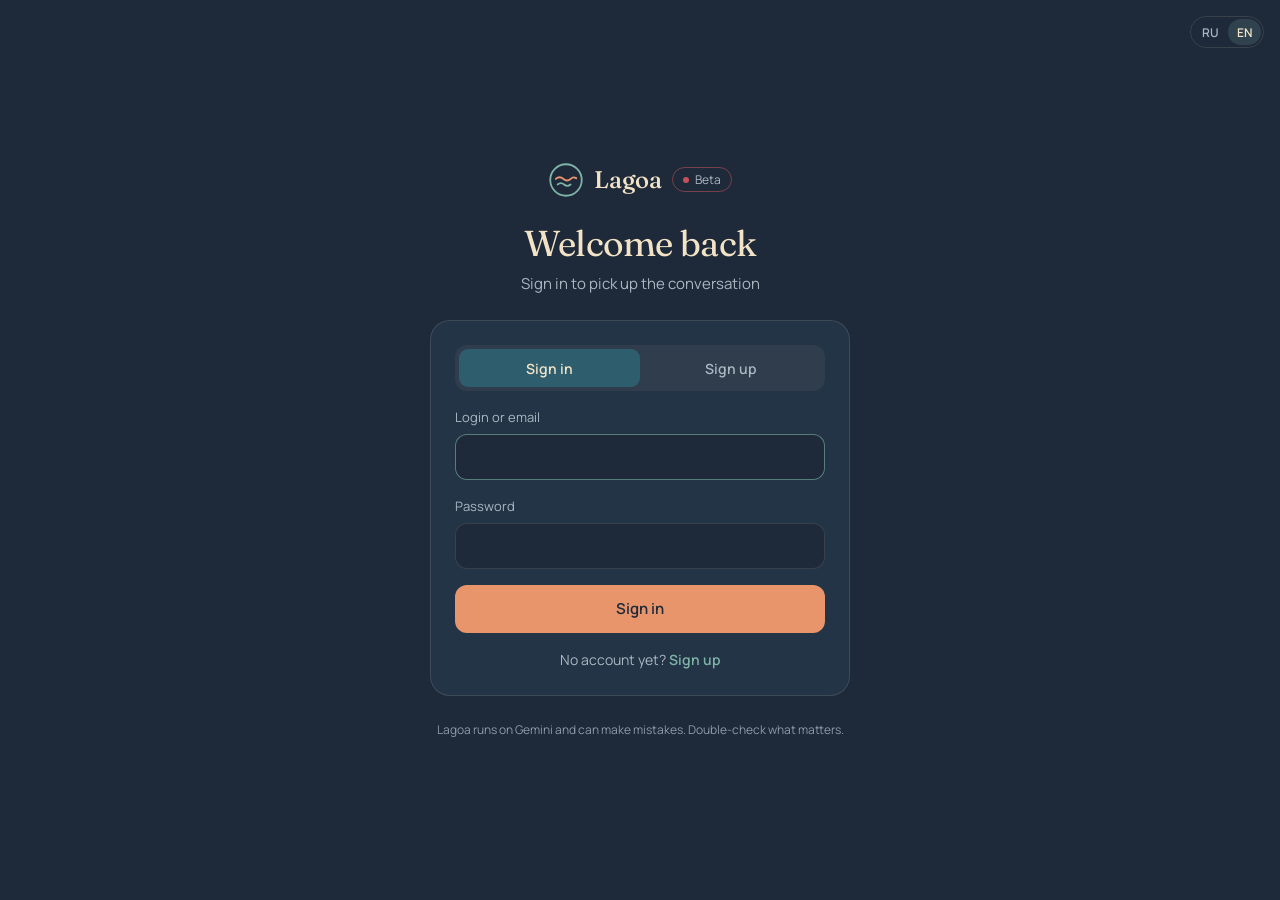
==== frontend/index.html @ 8b18c5bc "Add user accounts with JWT authentication - Add the User model with a unique login, an Argon2 passwo" ====
<!doctype html>
<html lang="ru">
<head>
<meta charset="utf-8">
<meta name="viewport" content="width=device-width, initial-scale=1">
<title>Lagoa</title>
<link rel="preconnect" href="https://fonts.googleapis.com">
<link rel="preconnect" href="https://fonts.gstatic.com" crossorigin>
<link href="https://fonts.googleapis.com/css2?family=Fraunces:opsz,wght@9..144,400;9..144,500&family=JetBrains+Mono&family=Manrope:wght@400;500;600&display=swap" rel="stylesheet">
<link rel="stylesheet" href="styles.css">
</head>
<body>

<nav class="sidebar" data-i18n-aria-label="chats">
  <div class="brand">
    <svg width="30" height="30" viewBox="0 0 32 32" fill="none" aria-hidden="true"><circle cx="16" cy="16" r="14" stroke="#7FB3A8" stroke-width="1.6"/><path d="M7 15c2.2-2 4.4-2 6.6 0s4.4 2 6.6 0 3.3-1.4 4.8-.6" stroke="#E8956B" stroke-width="1.8" stroke-linecap="round"/><path d="M8.5 20c2-1.6 3.9-1.6 5.8 0s3.9 1.6 5.8 0" stroke="#7FB3A8" stroke-width="1.6" stroke-linecap="round"/></svg>
    <span class="brand-name">Lagoa</span>
    <span class="beta" data-i18n="beta"></span>
  </div>

  <button type="button" class="new-chat" disabled data-i18n-title="newChatSoon">
    <svg width="18" height="18" viewBox="0 0 24 24" fill="none" stroke="currentColor" stroke-width="2" stroke-linecap="round" aria-hidden="true"><path d="M12 5v14M5 12h14"/></svg>
    <span data-i18n="newChat"></span> <span class="soon" data-i18n="soon"></span>
  </button>

  <div class="chat-list">
    <div class="chat-list-label" data-i18n="yourDialog"></div>
    <div class="chat-item" id="chatItem" data-i18n="newConversation"></div>
  </div>

  <div class="sidebar-footer">
    <div class="user-row">
      <div class="user-avatar" id="userAvatar" aria-hidden="true"></div>
      <div class="user-name" id="userName"></div>
      <button type="button" class="logout" id="logoutBtn" data-i18n-title="logout" data-i18n-aria-label="logout">
        <svg width="18" height="18" viewBox="0 0 24 24" fill="none" stroke="currentColor" stroke-width="1.8" stroke-linecap="round" stroke-linejoin="round" aria-hidden="true"><path d="M9 21H5a2 2 0 0 1-2-2V5a2 2 0 0 1 2-2h4M16 17l5-5-5-5M21 12H9"/></svg>
      </button>
    </div>
    <div class="status-row">
      <span class="status-dot" id="statusDot"></span>
      <span class="status-text" id="statusText" data-i18n="connecting"></span>
      <div class="lang-switch" role="group" data-i18n-aria-label="language">
        <button type="button" data-lang="ru">RU</button>
        <button type="button" data-lang="en">EN</button>
      </div>
    </div>
  </div>
</nav>
<div class="backdrop" id="backdrop"></div>

<div class="main">
  <header class="topbar">
    <button type="button" class="icon-btn" id="menuBtn" data-i18n-aria-label="openMenu">
      <svg width="22" height="22" viewBox="0 0 24 24" fill="none" stroke="currentColor" stroke-width="1.8" stroke-linecap="round" aria-hidden="true"><path d="M4 7h16M4 12h10M4 17h16"/></svg>
    </button>
    <h1 id="chatTitle">Lagoa</h1>
    <span class="model-pill" data-i18n="model"></span>
    <span class="icon-btn" aria-hidden="true"></span>
  </header>

  <!-- Экран приветствия: показывается, пока в истории нет сообщений -->
  <section class="welcome" id="welcome" hidden>
    <div class="welcome-inner">
      <svg width="64" height="64" viewBox="0 0 32 32" fill="none" aria-hidden="true"><circle cx="16" cy="16" r="14" stroke="#7FB3A8" stroke-width="1"/><path d="M7 15c2.2-2 4.4-2 6.6 0s4.4 2 6.6 0 3.3-1.4 4.8-.6" stroke="#E8956B" stroke-width="1.3" stroke-linecap="round"/><path d="M8.5 20c2-1.6 3.9-1.6 5.8 0s3.9 1.6 5.8 0" stroke="#7FB3A8" stroke-width="1.2" stroke-linecap="round"/></svg>
      <div>
        <h2 id="greeting"></h2>
        <p class="welcome-sub" data-i18n="welcomeSub"></p>
      </div>
      <div id="welcomeSlot" style="width: 100%"></div>
      <div class="suggestions">
        <button type="button" class="suggestion" data-i18n-prompt="tripPrompt">
          <b data-i18n="tripTitle"></b><span data-i18n="tripSub"></span>
        </button>
        <button type="button" class="suggestion" data-i18n-prompt="letterPrompt">
          <b data-i18n="letterTitle"></b><span data-i18n="letterSub"></span>
        </button>
        <button type="button" class="suggestion" data-i18n-prompt="explainPrompt">
          <b data-i18n="explainTitle"></b><span data-i18n="explainSub"></span>
        </button>
        <button type="button" class="suggestion" data-i18n-prompt="codePrompt">
          <b data-i18n="codeTitle"></b><span data-i18n="codeSub"></span>
        </button>
      </div>
      <p class="disclaimer" style="margin: 0" data-i18n="disclaimer"></p>
    </div>
  </section>

  <!-- Переписка -->
  <section class="scroll" id="scroll" data-i18n-aria-label="conversation" hidden>
    <div class="messages" id="messages"></div>
  </section>

  <div class="dock" id="dock" hidden>
    <div id="dockSlot"></div>
    <p class="disclaimer" data-i18n="disclaimer"></p>
  </div>
</div>

<!-- Поле ввода одно, оно переезжает между экраном приветствия и нижней панелью чата -->
<template id="composerTpl">
  <form class="composer" id="composer">
    <label for="input" class="sr-only" data-i18n="messageLabel"></label>
    <textarea id="input" rows="2" data-i18n-placeholder="placeholder"></textarea>
    <div class="composer-row">
      <span class="composer-hint" data-i18n="hint"></span>
      <button type="submit" class="send" id="send" data-i18n-aria-label="send">
        <svg width="20" height="20" viewBox="0 0 24 24" fill="none" stroke="currentColor" stroke-width="2.2" stroke-linecap="round" stroke-linejoin="round" aria-hidden="true"><path d="M12 19V5M5 12l7-7 7 7"/></svg>
      </button>
    </div>
  </form>
</template>

<script src="i18n.js"></script>
<script src="api.js"></script>
<script src="app.js"></script>
</body>
</html>
---- frontend/styles.css ----
:root {
  --bg: #1E2A3A;
  --sidebar: #18222F;
  --surface: #243447;
  --bubble: #2E5E6E;
  --text: #F2E3C6;
  --text-soft: #C9D3DA;
  --muted: #A9B7C1;
  --faint: #8C9AA6;
  --teal: #7FB3A8;
  --accent: #E8956B;
  --red: #C4515B;
  --line: rgba(242, 227, 198, 0.08);
  --line-strong: rgba(242, 227, 198, 0.12);
  --serif: 'Fraunces', Georgia, serif;
  --sans: 'Manrope', system-ui, -apple-system, 'Segoe UI', sans-serif;
  --mono: 'JetBrains Mono', ui-monospace, Consolas, monospace;
}

* { box-sizing: border-box; }
html, body { height: 100%; margin: 0; }
body {
  background: var(--bg);
  color: var(--text);
  font: 15px/1.6 var(--sans);
  display: flex;
  overflow: hidden;
}
button { font-family: var(--sans); }
a { color: var(--teal); }
a:hover { color: var(--text); }
.sr-only { position: absolute; width: 1px; height: 1px; overflow: hidden; clip: rect(0 0 0 0); white-space: nowrap; }

/* ---------- Sidebar ---------- */
.sidebar {
  width: 280px;
  flex: none;
  background: var(--sidebar);
  border-right: 1px solid var(--line);
  padding: 20px 16px;
  display: flex;
  flex-direction: column;
  gap: 20px;
}
.brand { display: flex; align-items: center; gap: 10px; padding: 0 6px; }
.brand-name { font-family: var(--serif); font-size: 24px; font-weight: 500; letter-spacing: -0.01em; }
.beta {
  margin-left: auto;
  display: flex; align-items: center; gap: 6px;
  font-size: 12px; color: var(--muted);
  border: 1px solid rgba(196, 81, 91, 0.55);
  border-radius: 999px;
  padding: 2px 10px;
}
.beta::before { content: ""; width: 6px; height: 6px; border-radius: 50%; background: var(--red); }

.new-chat {
  display: flex; align-items: center; justify-content: center; gap: 8px;
  height: 44px;
  border: none; border-radius: 12px;
  background: var(--accent); color: var(--bg);
  font-size: 15px; font-weight: 600;
  cursor: pointer;
}
.new-chat:disabled { opacity: 0.55; cursor: not-allowed; }
.new-chat .soon { font-size: 11px; font-weight: 500; opacity: 0.8; }

.chat-list { display: flex; flex-direction: column; gap: 2px; }
.chat-list-label { font-size: 12px; color: var(--faint); padding: 4px 10px; }
.chat-item {
  display: block;
  padding: 10px 12px;
  border-radius: 10px;
  background: rgba(127, 179, 168, 0.14);
  color: var(--text);
  font-size: 14px;
  white-space: nowrap; overflow: hidden; text-overflow: ellipsis;
}

.sidebar-footer {
  margin-top: auto;
  display: flex; flex-direction: column; gap: 12px;
  padding: 12px 6px 0;
  border-top: 1px solid var(--line);
}
.user-row, .status-row { display: flex; align-items: center; gap: 10px; }
.user-avatar {
  width: 36px; height: 36px; flex: none;
  border-radius: 50%;
  background: var(--bubble);
  display: flex; align-items: center; justify-content: center;
  font-weight: 600; font-size: 14px; text-transform: uppercase;
}
.user-name {
  flex: 1; min-width: 0;
  font-size: 14px; font-weight: 500;
  white-space: nowrap; overflow: hidden; text-overflow: ellipsis;
}
.logout {
  width: 40px; height: 40px; flex: none;
  border: none; border-radius: 10px;
  background: transparent; color: var(--muted);
  display: flex; align-items: center; justify-content: center;
  cursor: pointer;
}
.logout:hover { background: rgba(242, 227, 198, 0.06); color: var(--text); }
.status-dot { width: 8px; height: 8px; border-radius: 50%; background: var(--faint); flex: none; }
.status-dot.ok { background: var(--teal); }
.status-dot.fail { background: var(--red); }
.status-text { font-size: 13px; color: var(--muted); min-width: 0; }

.lang-switch {
  margin-left: auto;
  flex: none;
  display: flex;
  padding: 2px;
  border-radius: 999px;
  border: 1px solid var(--line-strong);
}
.lang-switch button {
  height: 26px; padding: 0 9px;
  border: none; border-radius: 999px;
  background: transparent; color: var(--muted);
  font-size: 12px; font-weight: 600;
  cursor: pointer;
}
.lang-switch button:hover { color: var(--text); }
.lang-switch button[aria-pressed="true"] { background: rgba(127, 179, 168, 0.18); color: var(--text); }

/* ---------- Main ---------- */
.main { flex: 1; min-width: 0; display: flex; flex-direction: column; height: 100%; }

.topbar {
  display: flex; align-items: center; gap: 12px;
  padding: 16px 28px;
  border-bottom: 1px solid var(--line);
  min-height: 69px;
}
.topbar h1 {
  margin: 0;
  font-family: var(--serif); font-size: 20px; font-weight: 500;
  white-space: nowrap; overflow: hidden; text-overflow: ellipsis;
  min-width: 0;
}
.model-pill {
  flex: none;
  display: flex; align-items: center; gap: 6px;
  height: 32px; padding: 0 12px;
  border-radius: 999px;
  border: 1px solid rgba(127, 179, 168, 0.4);
  color: var(--teal); font-size: 13px;
}
.model-pill::before { content: ""; width: 7px; height: 7px; border-radius: 50%; background: var(--teal); }
.icon-btn {
  width: 44px; height: 44px; flex: none;
  border: none; border-radius: 12px;
  background: transparent; color: var(--text);
  display: none; align-items: center; justify-content: center;
  cursor: pointer;
}

.scroll { flex: 1; overflow-y: auto; padding: 36px 28px 24px; }
.messages { max-width: 760px; margin: 0 auto; display: flex; flex-direction: column; gap: 28px; }

.msg-user {
  align-self: flex-end;
  max-width: 78%;
  background: var(--bubble);
  border-radius: 18px 18px 4px 18px;
  padding: 12px 16px;
  white-space: pre-wrap;
  overflow-wrap: anywhere;
}

.msg-bot { display: flex; gap: 14px; }
.avatar {
  flex: none;
  width: 32px; height: 32px; border-radius: 50%;
  background: rgba(127, 179, 168, 0.16);
  display: flex; align-items: center; justify-content: center;
}
.bot-body { flex: 1; min-width: 0; overflow-wrap: anywhere; }
.bot-name { font-size: 13px; color: var(--muted); margin-bottom: 6px; }
.bot-text p { margin: 0 0 12px; }
.bot-text p:last-child { margin-bottom: 0; }
.bot-text ul, .bot-text ol { margin: 0 0 12px; padding-left: 22px; display: flex; flex-direction: column; gap: 8px; }
.bot-text h4 { margin: 16px 0 8px; font-family: var(--serif); font-size: 17px; font-weight: 500; }
.bot-text strong { color: var(--teal); font-weight: 600; }
.bot-text code {
  font-family: var(--mono); font-size: 13px;
  background: var(--sidebar);
  padding: 1px 6px; border-radius: 5px;
}
.bot-text pre {
  background: var(--sidebar);
  border: 1px solid var(--line);
  border-radius: 12px;
  padding: 12px 14px;
  overflow-x: auto;
  margin: 0 0 12px;
}
.bot-text pre code { background: none; padding: 0; }

.bot-actions { display: flex; gap: 4px; margin-top: 10px; color: var(--muted); }
.bot-actions button {
  height: 32px; padding: 0 10px;
  border: none; border-radius: 8px;
  background: transparent; color: inherit;
  display: flex; align-items: center; gap: 6px;
  font-size: 13px;
  cursor: pointer;
}
.bot-actions button:hover { background: rgba(242, 227, 198, 0.06); color: var(--text); }

.thinking { display: flex; align-items: center; gap: 14px; color: var(--muted); font-size: 14px; }
.dots { display: flex; gap: 5px; }
.dots span { width: 7px; height: 7px; border-radius: 50%; background: var(--teal); animation: pulse 1.2s infinite ease-in-out; }
.dots span:nth-child(2) { animation-delay: 0.2s; }
.dots span:nth-child(3) { animation-delay: 0.4s; }
@keyframes pulse { 0%, 80%, 100% { opacity: 0.3; } 40% { opacity: 1; } }

.msg-error {
  border: 1px solid rgba(196, 81, 91, 0.6);
  background: rgba(196, 81, 91, 0.08);
  border-radius: 12px;
  padding: 10px 14px;
  color: var(--text);
  font-size: 14px;
}

/* ---------- Composer ---------- */
.dock { padding: 0 28px 20px; }
.composer {
  max-width: 760px; margin: 0 auto;
  background: var(--surface);
  border: 1px solid var(--line-strong);
  border-radius: 20px;
  padding: 14px 14px 10px 18px;
  transition: border-color 0.15s;
}
.composer:focus-within { border-color: rgba(127, 179, 168, 0.45); }
.composer textarea {
  width: 100%;
  resize: none;
  border: none; outline: none;
  background: transparent; color: var(--text);
  font: 15px/1.5 var(--sans);
  max-height: 200px;
}
.composer textarea::placeholder { color: var(--faint); }
.composer-row { display: flex; align-items: center; gap: 8px; }
.composer-hint { font-size: 12px; color: var(--faint); }
.send {
  margin-left: auto;
  width: 44px; height: 44px; flex: none;
  border: none; border-radius: 12px;
  background: var(--accent); color: var(--bg);
  display: flex; align-items: center; justify-content: center;
  cursor: pointer;
}
.send:disabled { opacity: 0.45; cursor: default; }
.disclaimer { max-width: 760px; margin: 10px auto 0; text-align: center; font-size: 12px; color: var(--faint); }

/* ---------- Welcome ---------- */
.welcome {
  flex: 1; overflow-y: auto;
  display: flex; align-items: center; justify-content: center;
  padding: 48px 28px;
}
.welcome-inner { width: 100%; max-width: 720px; display: flex; flex-direction: column; align-items: center; gap: 28px; }
.welcome h2 {
  margin: 0;
  font-family: var(--serif); font-size: 44px; font-weight: 400;
  line-height: 1.15; letter-spacing: -0.02em;
  text-align: center;
}
.welcome-sub { margin: 8px 0 0; font-size: 17px; color: var(--muted); text-align: center; }
.welcome .composer { width: 100%; padding-top: 16px; }
.welcome .composer textarea { font-size: 16px; }
.suggestions { width: 100%; display: grid; grid-template-columns: repeat(2, minmax(0, 1fr)); gap: 12px; }
.suggestion {
  text-align: left;
  padding: 16px 18px;
  border-radius: 16px;
  border: 1px solid rgba(242, 227, 198, 0.1);
  background: rgba(46, 94, 110, 0.28);
  color: var(--text);
  cursor: pointer;
  transition: background 0.15s, border-color 0.15s;
}
.suggestion:hover { background: rgba(46, 94, 110, 0.45); border-color: rgba(127, 179, 168, 0.35); }
.suggestion b { display: block; font-size: 15px; font-weight: 600; margin-bottom: 4px; }
.suggestion span { font-size: 13px; color: var(--muted); }

[hidden] { display: none !important; }

/* ---------- Mobile ---------- */
.backdrop { display: none; }
@media (max-width: 768px) {
  .sidebar {
    position: fixed; inset: 0 auto 0 0; z-index: 20;
    transform: translateX(-100%);
    transition: transform 0.2s ease;
  }
  body.menu-open .sidebar { transform: none; }
  body.menu-open .backdrop { display: block; position: fixed; inset: 0; z-index: 10; background: rgba(0, 0, 0, 0.45); }
  .icon-btn { display: flex; }
  .topbar { padding: 10px 8px; gap: 4px; min-height: 0; }
  .topbar h1 { flex: 1; text-align: center; font-size: 18px; }
  .model-pill { display: none; }
  .scroll { padding: 20px 16px; }
  .messages { gap: 20px; }
  .msg-user { max-width: 85%; padding: 10px 14px; }
  .msg-bot { gap: 10px; }
  .dock { padding: 0 12px 16px; }
  .composer { padding: 10px 8px 6px 14px; }
  .composer-hint { display: none; }
  .welcome { padding: 32px 16px; align-items: flex-start; }
  .welcome h2 { font-size: 34px; }
  .suggestions { grid-template-columns: minmax(0, 1fr); }
}

/* ---------- Auth page ---------- */
.auth-page {
  overflow-y: auto;
  align-items: center;
  justify-content: center;
  flex-direction: column;
  padding: 32px 16px;
  min-height: 100%;
}
.auth-lang { position: fixed; top: 16px; right: 16px; }
.auth-card {
  width: 100%; max-width: 420px;
  display: flex; flex-direction: column; align-items: center; gap: 24px;
}
.auth-card .brand { padding: 0; }
.auth-head { text-align: center; }
.auth-head h1 {
  margin: 0;
  font-family: var(--serif); font-size: 36px; font-weight: 400;
  line-height: 1.15; letter-spacing: -0.02em;
}
.auth-head p { margin: 8px 0 0; color: var(--muted); }

.auth-form {
  width: 100%;
  background: var(--surface);
  border: 1px solid var(--line-strong);
  border-radius: 20px;
  padding: 24px;
  display: flex; flex-direction: column; gap: 16px;
}
.auth-tabs {
  display: grid; grid-template-columns: 1fr 1fr;
  padding: 4px;
  border-radius: 12px;
  background: rgba(242, 227, 198, 0.05);
}
.auth-tabs button {
  height: 38px;
  border: none; border-radius: 9px;
  background: transparent; color: var(--muted);
  font-size: 14px; font-weight: 600;
  cursor: pointer;
}
.auth-tabs button[aria-selected="true"] { background: var(--bubble); color: var(--text); }

.field { display: flex; flex-direction: column; gap: 6px; }
.field label { font-size: 13px; color: var(--muted); }
.field input {
  height: 46px;
  padding: 0 14px;
  border: 1px solid var(--line-strong);
  border-radius: 12px;
  background: var(--bg); color: var(--text);
  font: 15px var(--sans);
  outline: none;
  transition: border-color 0.15s;
}
.field input:focus { border-color: rgba(127, 179, 168, 0.6); }
.field-hint { font-size: 12px; color: var(--faint); }

.auth-error {
  border: 1px solid rgba(196, 81, 91, 0.6);
  background: rgba(196, 81, 91, 0.08);
  border-radius: 12px;
  padding: 10px 14px;
  font-size: 14px;
}
.auth-submit {
  height: 48px;
  border: none; border-radius: 12px;
  background: var(--accent); color: var(--bg);
  font-size: 15px; font-weight: 600;
  cursor: pointer;
}
.auth-submit:disabled { opacity: 0.55; cursor: default; }
.auth-switch { margin: 0; text-align: center; font-size: 14px; color: var(--muted); }
.auth-switch button {
  border: none; background: none; padding: 0;
  color: var(--teal); font: inherit; font-weight: 600;
  cursor: pointer;
}
.auth-switch button:hover { color: var(--text); }
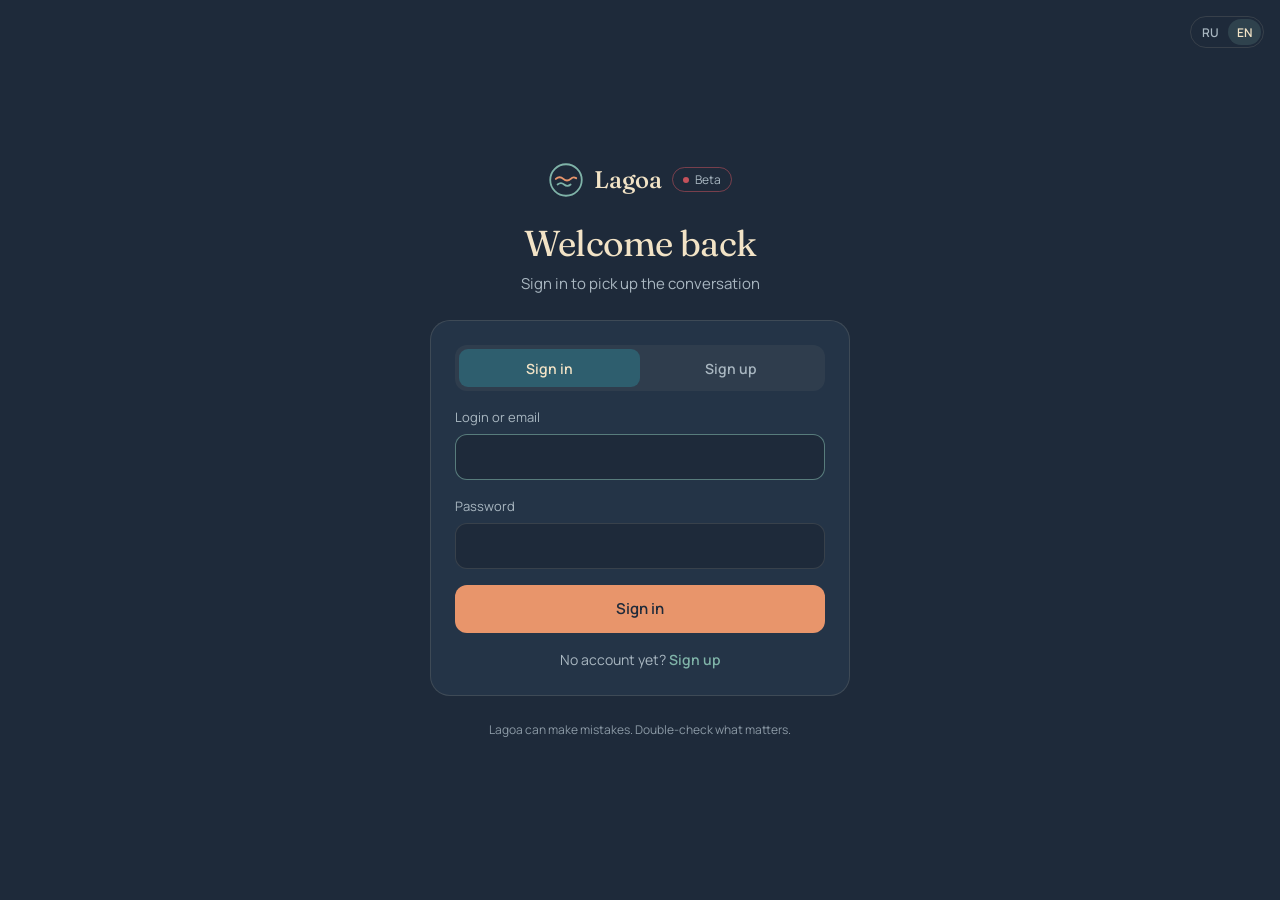
==== commit 10b4b4e1: "Let users pick the AI model in the chat - Add ModelRegistry, which keeps a client for every model li" ====
--- a/frontend/index.html
+++ b/frontend/index.html
@@ -54,7 +54,10 @@
       <svg width="22" height="22" viewBox="0 0 24 24" fill="none" stroke="currentColor" stroke-width="1.8" stroke-linecap="round" aria-hidden="true"><path d="M4 7h16M4 12h10M4 17h16"/></svg>
     </button>
     <h1 id="chatTitle">Lagoa</h1>
-    <span class="model-pill" data-i18n="model"></span>
+    <label class="model-pill" id="modelPill" hidden>
+      <span class="sr-only" data-i18n="modelLabel"></span>
+      <select id="modelSelect"></select>
+    </label>
     <span class="icon-btn" aria-hidden="true"></span>
   </header>
 
--- a/frontend/styles.css
+++ b/frontend/styles.css
@@ -151,6 +151,18 @@
   color: var(--teal); font-size: 13px;
 }
 .model-pill::before { content: ""; width: 7px; height: 7px; border-radius: 50%; background: var(--teal); }
+.model-pill select {
+  appearance: none;
+  max-width: 200px;
+  padding-right: 18px;
+  border: none; outline: none;
+  background: transparent url("data:image/svg+xml,%3Csvg xmlns='http://www.w3.org/2000/svg' width='14' height='14' viewBox='0 0 24 24' fill='none' stroke='%237FB3A8' stroke-width='2' stroke-linecap='round'%3E%3Cpath d='m6 9 6 6 6-6'/%3E%3C/svg%3E") no-repeat right center;
+  color: inherit; font: inherit;
+  text-overflow: ellipsis;
+  cursor: pointer;
+}
+.model-pill:focus-within { border-color: var(--teal); }
+.model-pill select option { background: var(--surface); color: var(--text); }
 .icon-btn {
   width: 44px; height: 44px; flex: none;
   border: none; border-radius: 12px;
@@ -307,7 +319,8 @@
   .icon-btn { display: flex; }
   .topbar { padding: 10px 8px; gap: 4px; min-height: 0; }
   .topbar h1 { flex: 1; text-align: center; font-size: 18px; }
-  .model-pill { display: none; }
+  .model-pill { padding: 0 10px; }
+  .model-pill select { max-width: 110px; }
   .scroll { padding: 20px 16px; }
   .messages { gap: 20px; }
   .msg-user { max-width: 85%; padding: 10px 14px; }
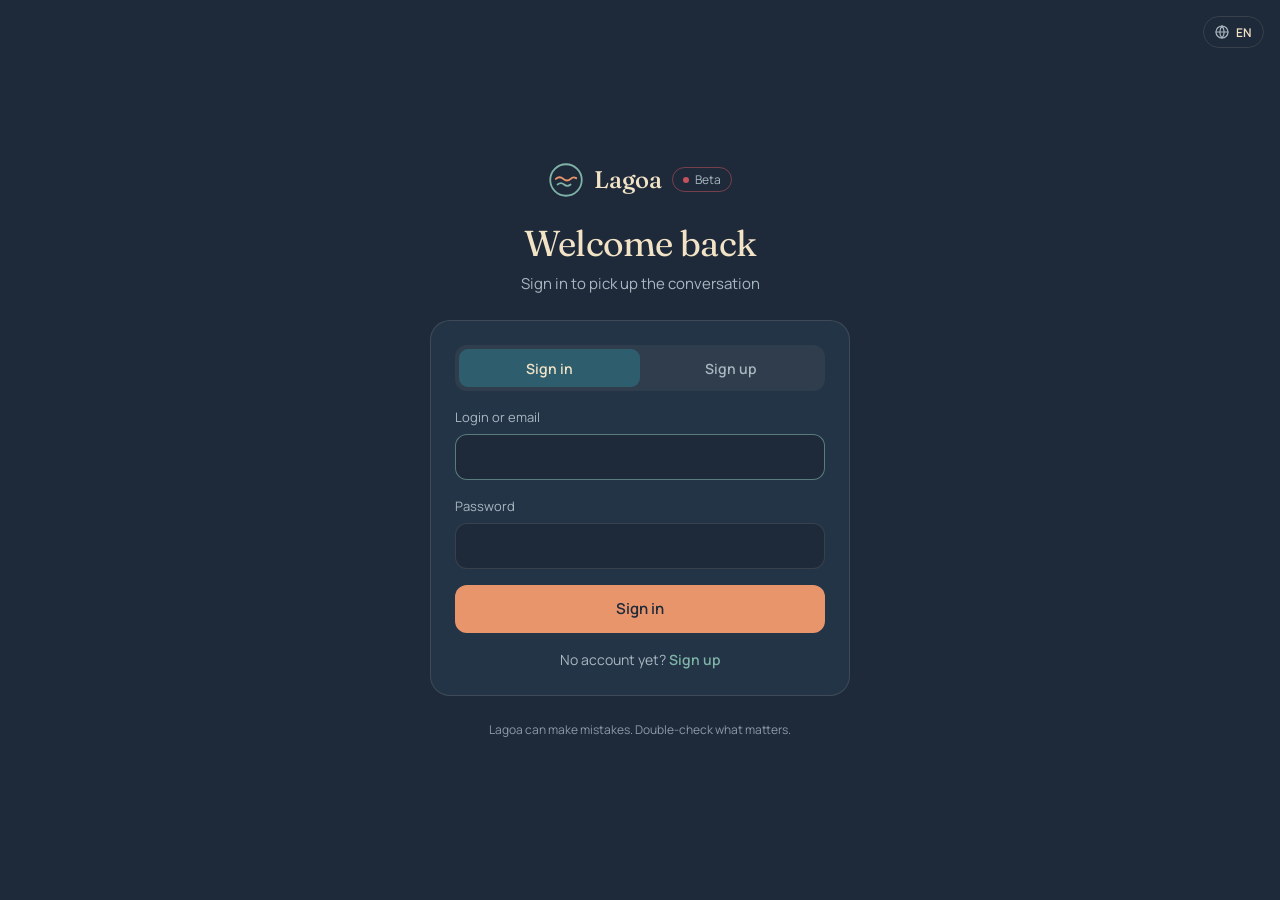
==== commit 8ff24053: "Add Portuguese and Spanish and a language menu - Add Portuguese and Spanish translations of the whol" ====
--- a/frontend/index.html
+++ b/frontend/index.html
@@ -18,15 +18,12 @@
     <span class="beta" data-i18n="beta"></span>
   </div>
 
-  <button type="button" class="new-chat" disabled data-i18n-title="newChatSoon">
+  <button type="button" class="new-chat" id="newChatBtn">
     <svg width="18" height="18" viewBox="0 0 24 24" fill="none" stroke="currentColor" stroke-width="2" stroke-linecap="round" aria-hidden="true"><path d="M12 5v14M5 12h14"/></svg>
-    <span data-i18n="newChat"></span> <span class="soon" data-i18n="soon"></span>
+    <span data-i18n="newChat"></span>
   </button>
 
-  <div class="chat-list">
-    <div class="chat-list-label" data-i18n="yourDialog"></div>
-    <div class="chat-item" id="chatItem" data-i18n="newConversation"></div>
-  </div>
+  <div class="chat-list" id="chatList"></div>
 
   <div class="sidebar-footer">
     <div class="user-row">
@@ -39,9 +36,11 @@
     <div class="status-row">
       <span class="status-dot" id="statusDot"></span>
       <span class="status-text" id="statusText" data-i18n="connecting"></span>
-      <div class="lang-switch" role="group" data-i18n-aria-label="language">
-        <button type="button" data-lang="ru">RU</button>
-        <button type="button" data-lang="en">EN</button>
+      <div class="lang-picker">
+        <button type="button" class="lang-btn" aria-haspopup="menu" aria-expanded="false" data-i18n-aria-label="language" data-i18n-title="language">
+          <svg class="lang-icon" width="16" height="16" viewBox="0 0 24 24" fill="none" stroke="currentColor" stroke-width="1.8" stroke-linecap="round" stroke-linejoin="round" aria-hidden="true"><circle cx="12" cy="12" r="9"/><path d="M3 12h18M12 3a14 14 0 0 1 0 18M12 3a14 14 0 0 0 0 18"/></svg><span class="lang-current"></span>
+        </button>
+        <div class="lang-menu" role="menu" data-i18n-aria-label="language" hidden></div>
       </div>
     </div>
   </div>
@@ -54,11 +53,16 @@
       <svg width="22" height="22" viewBox="0 0 24 24" fill="none" stroke="currentColor" stroke-width="1.8" stroke-linecap="round" aria-hidden="true"><path d="M4 7h16M4 12h10M4 17h16"/></svg>
     </button>
     <h1 id="chatTitle">Lagoa</h1>
-    <label class="model-pill" id="modelPill" hidden>
-      <span class="sr-only" data-i18n="modelLabel"></span>
-      <select id="modelSelect"></select>
-    </label>
-    <span class="icon-btn" aria-hidden="true"></span>
+    <div class="model-picker" id="modelPicker" hidden>
+      <button type="button" class="model-pill" id="modelBtn" aria-haspopup="listbox" aria-expanded="false">
+        <span class="model-name" id="modelName"></span>
+        <svg class="model-chevron" width="14" height="14" viewBox="0 0 24 24" fill="none" stroke="currentColor" stroke-width="2" stroke-linecap="round" stroke-linejoin="round" aria-hidden="true"><path d="m6 9 6 6 6-6"/></svg>
+      </button>
+      <ul class="model-menu" id="modelMenu" role="listbox" data-i18n-aria-label="modelLabel" hidden></ul>
+    </div>
+    <button type="button" class="icon-btn" id="newChatMobileBtn" data-i18n-aria-label="newChat">
+      <svg width="22" height="22" viewBox="0 0 24 24" fill="none" stroke="currentColor" stroke-width="1.8" stroke-linecap="round" stroke-linejoin="round" aria-hidden="true"><path d="M12 20h9M16.5 3.5a2.1 2.1 0 0 1 3 3L7 19l-4 1 1-4z"/></svg>
+    </button>
   </header>
 
   <!-- Экран приветствия: показывается, пока в истории нет сообщений -->
@@ -99,6 +103,15 @@
   </div>
 </div>
 
+<dialog class="dialog" id="deleteDialog">
+  <h2 data-i18n="deleteTitle"></h2>
+  <p><span data-i18n="deleteText"></span> «<b id="deleteChatName"></b>»</p>
+  <div class="dialog-actions">
+    <button type="button" class="btn" id="deleteCancel" data-i18n="cancel"></button>
+    <button type="button" class="btn btn-danger" id="deleteConfirm" data-i18n="delete"></button>
+  </div>
+</dialog>
+
 <!-- Поле ввода одно, оно переезжает между экраном приветствия и нижней панелью чата -->
 <template id="composerTpl">
   <form class="composer" id="composer">
--- a/frontend/styles.css
+++ b/frontend/styles.css
@@ -62,20 +62,74 @@
   font-size: 15px; font-weight: 600;
   cursor: pointer;
 }
-.new-chat:disabled { opacity: 0.55; cursor: not-allowed; }
-.new-chat .soon { font-size: 11px; font-weight: 500; opacity: 0.8; }
-
-.chat-list { display: flex; flex-direction: column; gap: 2px; }
-.chat-list-label { font-size: 12px; color: var(--faint); padding: 4px 10px; }
+
+.chat-list {
+  flex: 1; min-height: 0;
+  overflow-y: auto;
+  margin: 0 -6px; padding: 0 6px;
+  display: flex; flex-direction: column; gap: 2px;
+}
+.chat-list-label { font-size: 12px; color: var(--faint); padding: 12px 10px 4px; }
+.chat-list-label:first-child { padding-top: 4px; }
 .chat-item {
-  display: block;
+  position: relative;
+  display: flex; align-items: center;
+  border-radius: 10px;
+  color: var(--text-soft);
+}
+.chat-item:hover { background: rgba(242, 227, 198, 0.04); }
+.chat-item[aria-current="true"] { background: rgba(127, 179, 168, 0.14); color: var(--text); }
+.chat-link {
+  flex: 1; min-width: 0;
   padding: 10px 12px;
-  border-radius: 10px;
-  background: rgba(127, 179, 168, 0.14);
-  color: var(--text);
-  font-size: 14px;
+  border: none; background: transparent;
+  color: inherit; font: 14px var(--sans); text-align: left;
   white-space: nowrap; overflow: hidden; text-overflow: ellipsis;
-}
+  cursor: pointer;
+}
+.chat-more {
+  flex: none;
+  width: 30px; height: 30px; margin-right: 4px;
+  border: none; border-radius: 8px;
+  background: transparent; color: var(--muted);
+  display: flex; align-items: center; justify-content: center;
+  cursor: pointer;
+  opacity: 0;
+}
+.chat-item:hover .chat-more, .chat-item:focus-within .chat-more,
+.chat-item[aria-current="true"] .chat-more, .chat-more[aria-expanded="true"] { opacity: 1; }
+.chat-more:hover, .chat-more[aria-expanded="true"] { background: rgba(242, 227, 198, 0.08); color: var(--text); }
+@media (hover: none) { .chat-more { opacity: 1; } }
+.chat-menu {
+  position: fixed; z-index: 40;
+  min-width: 190px;
+  padding: 6px;
+  background: var(--surface);
+  border: 1px solid var(--line-strong);
+  border-radius: 12px;
+  box-shadow: 0 12px 32px rgba(0, 0, 0, 0.35);
+  display: flex; flex-direction: column;
+}
+.chat-menu button {
+  display: flex; align-items: center; gap: 10px;
+  padding: 9px 10px;
+  border: none; border-radius: 8px;
+  background: transparent; color: var(--text);
+  font: 14px var(--sans); text-align: left;
+  cursor: pointer;
+}
+.chat-menu button:hover, .chat-menu button:focus-visible { background: rgba(242, 227, 198, 0.06); outline: none; }
+.chat-menu button.danger { color: #E58A92; }
+.chat-rename {
+  flex: 1; min-width: 0;
+  height: 36px; margin: 2px;
+  padding: 0 10px;
+  border: 1px solid var(--teal); border-radius: 8px;
+  background: var(--bg); color: var(--text);
+  font: 14px var(--sans);
+  outline: none;
+}
+.chat-item.renaming .chat-more { display: none; }
 
 .sidebar-footer {
   margin-top: auto;
@@ -109,23 +163,46 @@
 .status-dot.fail { background: var(--red); }
 .status-text { font-size: 13px; color: var(--muted); min-width: 0; }
 
-.lang-switch {
-  margin-left: auto;
-  flex: none;
-  display: flex;
-  padding: 2px;
-  border-radius: 999px;
-  border: 1px solid var(--line-strong);
-}
-.lang-switch button {
-  height: 26px; padding: 0 9px;
-  border: none; border-radius: 999px;
-  background: transparent; color: var(--muted);
-  font-size: 12px; font-weight: 600;
-  cursor: pointer;
-}
-.lang-switch button:hover { color: var(--text); }
-.lang-switch button[aria-pressed="true"] { background: rgba(127, 179, 168, 0.18); color: var(--text); }
+.lang-picker { position: relative; margin-left: auto; flex: none; }
+.lang-btn {
+  display: flex; align-items: center; gap: 6px;
+  height: 32px; padding: 0 12px 0 10px;
+  border: 1px solid var(--line-strong); border-radius: 999px;
+  background: transparent; color: var(--text);
+  font: 600 12px var(--sans);
+  cursor: pointer;
+  transition: border-color 0.15s, background 0.15s;
+}
+.lang-btn:hover, .lang-btn[aria-expanded="true"] { border-color: rgba(127, 179, 168, 0.5); background: rgba(127, 179, 168, 0.08); }
+.lang-btn:focus-visible { outline: 2px solid var(--teal); outline-offset: 2px; }
+.lang-icon { flex: none; color: var(--muted); }
+.lang-btn:hover .lang-icon, .lang-btn[aria-expanded="true"] .lang-icon { color: var(--teal); }
+/* In the sidebar footer the menu opens upwards; on the login page it opens downwards. */
+.lang-menu {
+  position: absolute; right: 0; bottom: calc(100% + 8px); z-index: 50;
+  min-width: 190px;
+  padding: 6px;
+  background: var(--surface);
+  border: 1px solid var(--line-strong);
+  border-radius: 12px;
+  box-shadow: 0 12px 32px rgba(0, 0, 0, 0.35);
+  display: flex; flex-direction: column;
+}
+.auth-lang .lang-menu { bottom: auto; top: calc(100% + 8px); }
+.lang-menu button {
+  display: flex; align-items: center; gap: 10px;
+  padding: 9px 10px;
+  border: none; border-radius: 8px;
+  background: transparent; color: var(--text);
+  font: 14px var(--sans); text-align: left;
+  cursor: pointer; outline: none;
+}
+.lang-menu button:hover, .lang-menu button:focus-visible { background: rgba(242, 227, 198, 0.06); }
+.lang-menu button[aria-checked="true"] { background: rgba(127, 179, 168, 0.14); }
+.lang-name { flex: 1; }
+.lang-code { font-size: 12px; color: var(--muted); }
+.lang-menu svg { color: var(--teal); visibility: hidden; }
+.lang-menu button[aria-checked="true"] svg { visibility: visible; }
 
 /* ---------- Main ---------- */
 .main { flex: 1; min-width: 0; display: flex; flex-direction: column; height: 100%; }
@@ -142,27 +219,50 @@
   white-space: nowrap; overflow: hidden; text-overflow: ellipsis;
   min-width: 0;
 }
+.model-picker { position: relative; flex: none; min-width: 0; }
 .model-pill {
-  flex: none;
-  display: flex; align-items: center; gap: 6px;
-  height: 32px; padding: 0 12px;
+  display: flex; align-items: center; gap: 8px;
+  max-width: 260px;
+  height: 34px; padding: 0 10px 0 12px;
   border-radius: 999px;
   border: 1px solid rgba(127, 179, 168, 0.4);
-  color: var(--teal); font-size: 13px;
-}
-.model-pill::before { content: ""; width: 7px; height: 7px; border-radius: 50%; background: var(--teal); }
-.model-pill select {
-  appearance: none;
-  max-width: 200px;
-  padding-right: 18px;
-  border: none; outline: none;
-  background: transparent url("data:image/svg+xml,%3Csvg xmlns='http://www.w3.org/2000/svg' width='14' height='14' viewBox='0 0 24 24' fill='none' stroke='%237FB3A8' stroke-width='2' stroke-linecap='round'%3E%3Cpath d='m6 9 6 6 6-6'/%3E%3C/svg%3E") no-repeat right center;
-  color: inherit; font: inherit;
-  text-overflow: ellipsis;
-  cursor: pointer;
-}
-.model-pill:focus-within { border-color: var(--teal); }
-.model-pill select option { background: var(--surface); color: var(--text); }
+  background: transparent;
+  color: var(--teal); font: 500 13px var(--sans);
+  white-space: nowrap;
+  cursor: pointer;
+  transition: border-color 0.15s, background 0.15s;
+}
+.model-pill::before { content: ""; width: 7px; height: 7px; flex: none; border-radius: 50%; background: var(--teal); }
+.model-pill:hover, .model-pill[aria-expanded="true"] { border-color: var(--teal); background: rgba(127, 179, 168, 0.08); }
+.model-pill:focus-visible { outline: 2px solid var(--teal); outline-offset: 2px; }
+.model-name { min-width: 0; overflow: hidden; text-overflow: ellipsis; }
+.model-chevron { flex: none; transition: transform 0.15s; }
+.model-pill[aria-expanded="true"] .model-chevron { transform: rotate(180deg); }
+
+.model-menu {
+  position: absolute; top: calc(100% + 8px); left: 0; z-index: 30;
+  min-width: 260px;
+  margin: 0; padding: 6px;
+  list-style: none;
+  background: var(--surface);
+  border: 1px solid var(--line-strong);
+  border-radius: 14px;
+  box-shadow: 0 12px 32px rgba(0, 0, 0, 0.35);
+}
+.model-option {
+  display: flex; align-items: center; gap: 12px;
+  padding: 10px 12px;
+  border-radius: 10px;
+  cursor: pointer;
+  outline: none;
+}
+.model-option:hover, .model-option:focus-visible { background: rgba(242, 227, 198, 0.06); }
+.model-option[aria-selected="true"] { background: rgba(127, 179, 168, 0.14); }
+.model-option-text { flex: 1; min-width: 0; display: flex; flex-direction: column; }
+.model-option-name { font-size: 14px; font-weight: 500; color: var(--text); }
+.model-option-provider { font-size: 12px; color: var(--muted); }
+.model-option-check { flex: none; color: var(--teal); visibility: hidden; }
+.model-option[aria-selected="true"] .model-option-check { visibility: visible; }
 .icon-btn {
   width: 44px; height: 44px; flex: none;
   border: none; border-radius: 12px;
@@ -319,8 +419,8 @@
   .icon-btn { display: flex; }
   .topbar { padding: 10px 8px; gap: 4px; min-height: 0; }
   .topbar h1 { flex: 1; text-align: center; font-size: 18px; }
-  .model-pill { padding: 0 10px; }
-  .model-pill select { max-width: 110px; }
+  .model-pill { max-width: 180px; padding: 0 8px 0 10px; }
+  .model-menu { left: auto; right: 0; min-width: 230px; }
   .scroll { padding: 20px 16px; }
   .messages { gap: 20px; }
   .msg-user { max-width: 85%; padding: 10px 14px; }
@@ -416,3 +516,47 @@
   cursor: pointer;
 }
 .auth-switch button:hover { color: var(--text); }
+
+/* ---------- Dialog ---------- */
+.dialog {
+  width: min(420px, calc(100vw - 32px));
+  padding: 24px;
+  border: 1px solid var(--line-strong);
+  border-radius: 18px;
+  background: var(--surface); color: var(--text);
+  box-shadow: 0 24px 64px rgba(0, 0, 0, 0.45);
+}
+.dialog::backdrop { background: rgba(0, 0, 0, 0.55); }
+.dialog h2 { margin: 0 0 8px; font-family: var(--serif); font-size: 22px; font-weight: 500; }
+.dialog p { margin: 0 0 20px; color: var(--muted); overflow-wrap: anywhere; }
+.dialog p b { color: var(--text); font-weight: 600; }
+.dialog-actions { display: flex; justify-content: flex-end; gap: 8px; }
+.btn {
+  height: 40px; padding: 0 16px;
+  border: 1px solid var(--line-strong); border-radius: 10px;
+  background: transparent; color: var(--text);
+  font: 600 14px var(--sans);
+  cursor: pointer;
+}
+.btn:hover { background: rgba(242, 227, 198, 0.06); }
+.btn-danger { border-color: transparent; background: var(--red); color: #fff; }
+.btn-danger:hover { background: #d25f69; }
+
+/* ---------- Quick replies ---------- */
+.quick-replies {
+  display: flex; flex-wrap: wrap; gap: 8px;
+  margin-top: 12px;
+  animation: fade-in 0.2s ease-out;
+}
+.quick-replies button {
+  min-height: 38px; padding: 6px 14px;
+  border-radius: 999px;
+  border: 1px solid rgba(127, 179, 168, 0.45);
+  background: transparent; color: var(--teal);
+  font: 14px var(--sans);
+  cursor: pointer;
+  transition: background 0.15s, color 0.15s, border-color 0.15s;
+}
+.quick-replies button:hover { background: rgba(127, 179, 168, 0.12); border-color: var(--teal); color: var(--text); }
+.quick-replies button:focus-visible { outline: 2px solid var(--teal); outline-offset: 2px; }
+@keyframes fade-in { from { opacity: 0; transform: translateY(4px); } to { opacity: 1; transform: none; } }
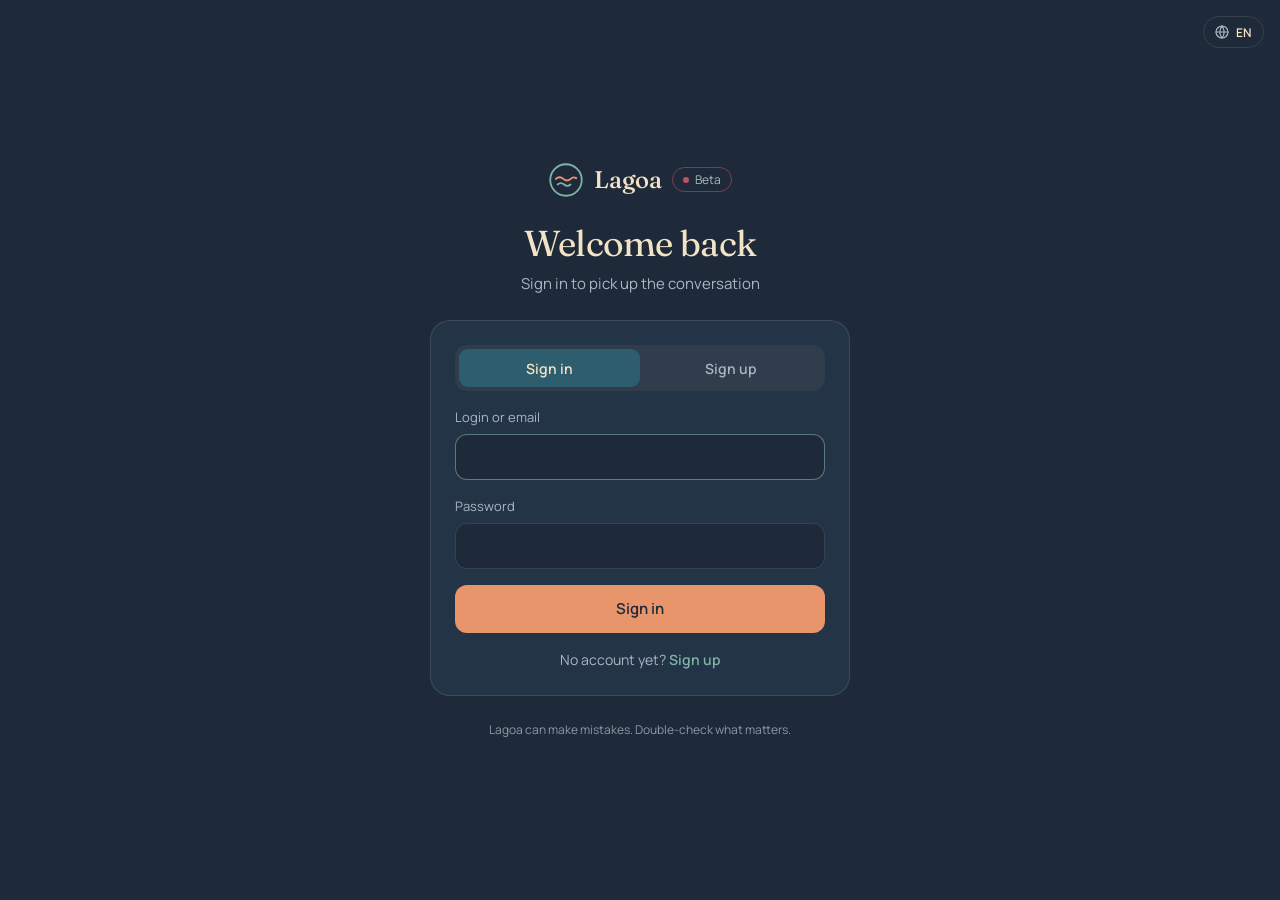
==== commit b2a5442c: "Use hand-written phrase sets for the welcome screen The models we have wrote clumsy greetings, espec" ====
--- a/frontend/index.html
+++ b/frontend/index.html
@@ -53,13 +53,6 @@
       <svg width="22" height="22" viewBox="0 0 24 24" fill="none" stroke="currentColor" stroke-width="1.8" stroke-linecap="round" aria-hidden="true"><path d="M4 7h16M4 12h10M4 17h16"/></svg>
     </button>
     <h1 id="chatTitle">Lagoa</h1>
-    <div class="model-picker" id="modelPicker" hidden>
-      <button type="button" class="model-pill" id="modelBtn" aria-haspopup="listbox" aria-expanded="false">
-        <span class="model-name" id="modelName"></span>
-        <svg class="model-chevron" width="14" height="14" viewBox="0 0 24 24" fill="none" stroke="currentColor" stroke-width="2" stroke-linecap="round" stroke-linejoin="round" aria-hidden="true"><path d="m6 9 6 6 6-6"/></svg>
-      </button>
-      <ul class="model-menu" id="modelMenu" role="listbox" data-i18n-aria-label="modelLabel" hidden></ul>
-    </div>
     <button type="button" class="icon-btn" id="newChatMobileBtn" data-i18n-aria-label="newChat">
       <svg width="22" height="22" viewBox="0 0 24 24" fill="none" stroke="currentColor" stroke-width="1.8" stroke-linecap="round" stroke-linejoin="round" aria-hidden="true"><path d="M12 20h9M16.5 3.5a2.1 2.1 0 0 1 3 3L7 19l-4 1 1-4z"/></svg>
     </button>
@@ -119,6 +112,13 @@
     <textarea id="input" rows="2" data-i18n-placeholder="placeholder"></textarea>
     <div class="composer-row">
       <span class="composer-hint" data-i18n="hint"></span>
+      <div class="model-picker" id="modelPicker" hidden>
+        <button type="button" class="model-pill" id="modelBtn" aria-haspopup="listbox" aria-expanded="false">
+          <span class="model-name" id="modelName"></span>
+          <svg class="model-chevron" width="14" height="14" viewBox="0 0 24 24" fill="none" stroke="currentColor" stroke-width="2" stroke-linecap="round" stroke-linejoin="round" aria-hidden="true"><path d="m6 9 6 6 6-6"/></svg>
+        </button>
+        <ul class="model-menu" id="modelMenu" role="listbox" data-i18n-aria-label="modelLabel" hidden></ul>
+      </div>
       <button type="submit" class="send" id="send" data-i18n-aria-label="send">
         <svg width="20" height="20" viewBox="0 0 24 24" fill="none" stroke="currentColor" stroke-width="2.2" stroke-linecap="round" stroke-linejoin="round" aria-hidden="true"><path d="M12 19V5M5 12l7-7 7 7"/></svg>
       </button>
@@ -127,6 +127,7 @@
 </template>
 
 <script src="i18n.js"></script>
+<script src="greetings.js"></script>
 <script src="api.js"></script>
 <script src="app.js"></script>
 </body>
--- a/frontend/styles.css
+++ b/frontend/styles.css
@@ -219,28 +219,29 @@
   white-space: nowrap; overflow: hidden; text-overflow: ellipsis;
   min-width: 0;
 }
-.model-picker { position: relative; flex: none; min-width: 0; }
+/* The model picker sits in the composer next to the send button: a quiet text
+   button whose menu opens upwards. */
+.model-picker { position: relative; flex: none; min-width: 0; margin-left: auto; }
+.model-picker:not([hidden]) + .send { margin-left: 0; }
 .model-pill {
-  display: flex; align-items: center; gap: 8px;
-  max-width: 260px;
-  height: 34px; padding: 0 10px 0 12px;
-  border-radius: 999px;
-  border: 1px solid rgba(127, 179, 168, 0.4);
+  display: flex; align-items: center; gap: 4px;
+  max-width: 220px;
+  height: 32px; padding: 0 8px 0 10px;
+  border: none; border-radius: 8px;
   background: transparent;
-  color: var(--teal); font: 500 13px var(--sans);
+  color: var(--muted); font: 500 13px var(--sans);
   white-space: nowrap;
   cursor: pointer;
-  transition: border-color 0.15s, background 0.15s;
-}
-.model-pill::before { content: ""; width: 7px; height: 7px; flex: none; border-radius: 50%; background: var(--teal); }
-.model-pill:hover, .model-pill[aria-expanded="true"] { border-color: var(--teal); background: rgba(127, 179, 168, 0.08); }
+  transition: background 0.15s, color 0.15s;
+}
+.model-pill:hover, .model-pill[aria-expanded="true"] { color: var(--text); background: rgba(242, 227, 198, 0.06); }
 .model-pill:focus-visible { outline: 2px solid var(--teal); outline-offset: 2px; }
 .model-name { min-width: 0; overflow: hidden; text-overflow: ellipsis; }
 .model-chevron { flex: none; transition: transform 0.15s; }
 .model-pill[aria-expanded="true"] .model-chevron { transform: rotate(180deg); }
 
 .model-menu {
-  position: absolute; top: calc(100% + 8px); left: 0; z-index: 30;
+  position: absolute; bottom: calc(100% + 8px); right: 0; z-index: 30;
   min-width: 260px;
   margin: 0; padding: 6px;
   list-style: none;
@@ -419,8 +420,8 @@
   .icon-btn { display: flex; }
   .topbar { padding: 10px 8px; gap: 4px; min-height: 0; }
   .topbar h1 { flex: 1; text-align: center; font-size: 18px; }
-  .model-pill { max-width: 180px; padding: 0 8px 0 10px; }
-  .model-menu { left: auto; right: 0; min-width: 230px; }
+  .model-pill { max-width: 170px; }
+  .model-menu { min-width: 230px; }
   .scroll { padding: 20px 16px; }
   .messages { gap: 20px; }
   .msg-user { max-width: 85%; padding: 10px 14px; }
@@ -560,3 +561,9 @@
 .quick-replies button:hover { background: rgba(127, 179, 168, 0.12); border-color: var(--teal); color: var(--text); }
 .quick-replies button:focus-visible { outline: 2px solid var(--teal); outline-offset: 2px; }
 @keyframes fade-in { from { opacity: 0; transform: translateY(4px); } to { opacity: 1; transform: none; } }
+
+/* ---------- Generated greeting ---------- */
+#greeting, .welcome-sub { transition: opacity 0.3s ease; }
+#greeting.is-fading, .welcome-sub.is-fading { opacity: 0; }
+.composer textarea::placeholder { transition: opacity 0.3s ease; }
+.composer textarea.hint-fading::placeholder { opacity: 0; }
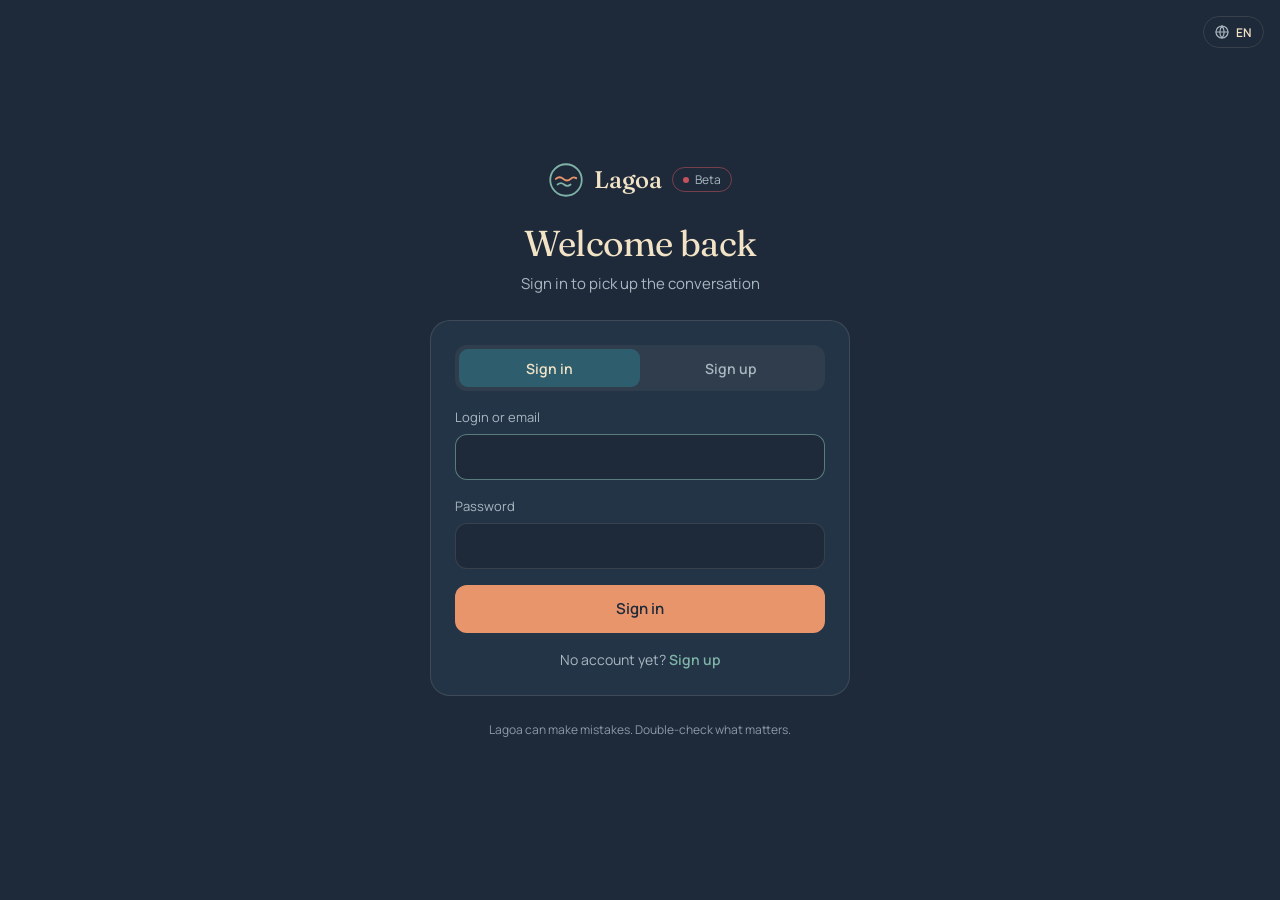
==== commit 0f5544b0: "Add a stop button to cancel a request - While an answer is on its way, the send button turns into a " ====
--- a/frontend/index.html
+++ b/frontend/index.html
@@ -119,8 +119,9 @@
         </button>
         <ul class="model-menu" id="modelMenu" role="listbox" data-i18n-aria-label="modelLabel" hidden></ul>
       </div>
-      <button type="submit" class="send" id="send" data-i18n-aria-label="send">
-        <svg width="20" height="20" viewBox="0 0 24 24" fill="none" stroke="currentColor" stroke-width="2.2" stroke-linecap="round" stroke-linejoin="round" aria-hidden="true"><path d="M12 19V5M5 12l7-7 7 7"/></svg>
+      <button type="submit" class="send" id="send" data-i18n-aria-label="send" data-i18n-title="send">
+        <svg class="icon-send" width="20" height="20" viewBox="0 0 24 24" fill="none" stroke="currentColor" stroke-width="2.2" stroke-linecap="round" stroke-linejoin="round" aria-hidden="true"><path d="M12 19V5M5 12l7-7 7 7"/></svg>
+        <svg class="icon-stop" width="14" height="14" viewBox="0 0 14 14" aria-hidden="true"><rect width="14" height="14" rx="3" fill="currentColor"/></svg>
       </button>
     </div>
   </form>
--- a/frontend/styles.css
+++ b/frontend/styles.css
@@ -372,6 +372,10 @@
   cursor: pointer;
 }
 .send:disabled { opacity: 0.45; cursor: default; }
+/* While an answer is on its way the send button turns into a stop button. */
+.send .icon-stop, .send.is-stop .icon-send { display: none; }
+.send.is-stop .icon-stop { display: block; }
+.send.is-stop { background: var(--text); color: var(--bg); }
 .disclaimer { max-width: 760px; margin: 10px auto 0; text-align: center; font-size: 12px; color: var(--faint); }
 
 /* ---------- Welcome ---------- */
